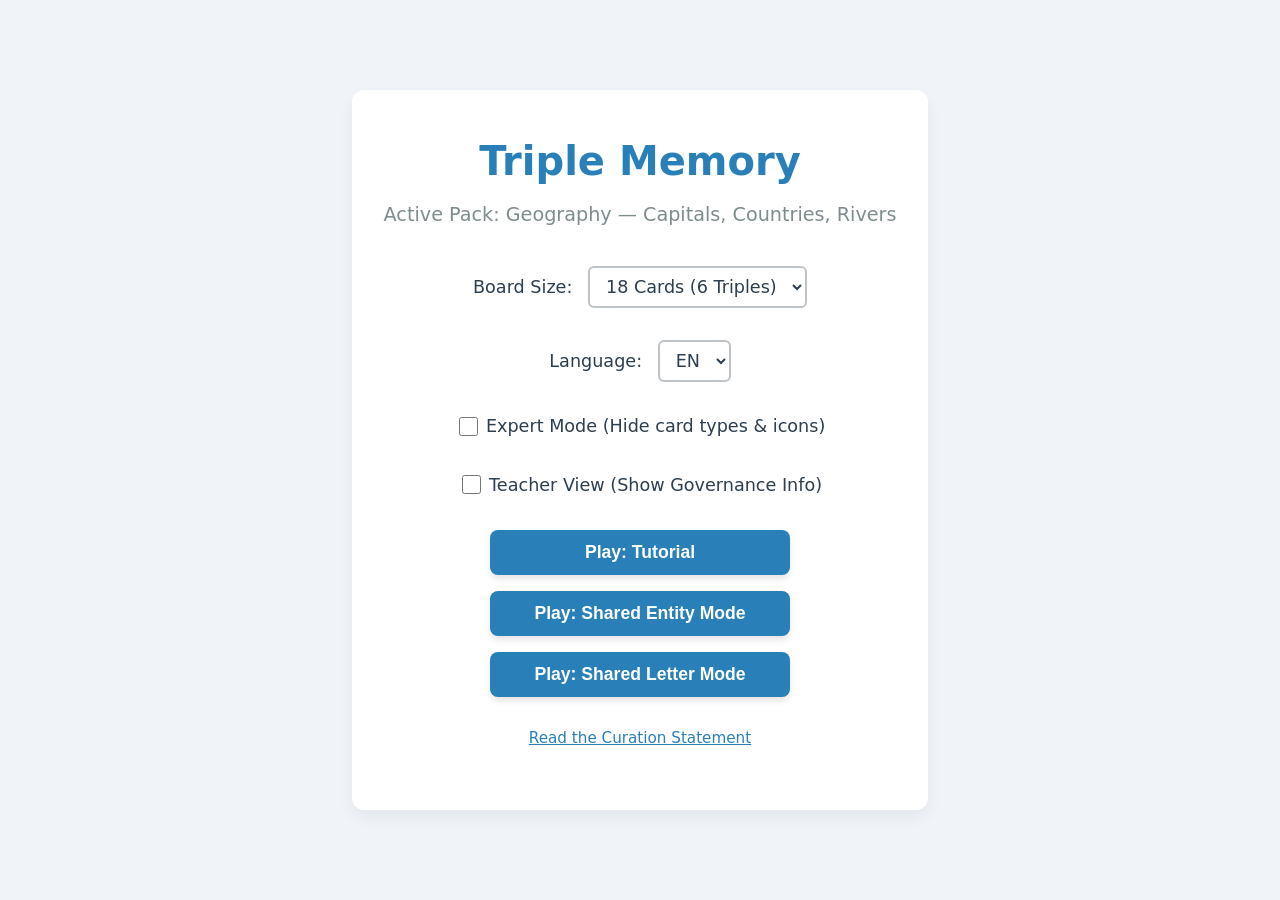
==== engine/index.html @ 938c5abf "Fix engine inconsistencies and align geography pack" ====
<!DOCTYPE html>
<html lang="en">
<head>
    <meta charset="UTF-8">
    <meta name="viewport" content="width=device-width, initial-scale=1.0">
    <title>Triple Memory</title>
    <link rel="stylesheet" href="style.css">
</head>
<body>
    <main id="app"></main>
    <script src="validator.js"></script>
    <script src="app.js"></script>
</body>
</html>
---- engine/style.css ----
/* Triple Memory Engine Styles */

:root {
    --bg-color: #f0f4f8;
    --text-color: #2c3e50;
    --card-bg: #ffffff;
    --card-back-bg: #34495e;
    --card-border: #bdc3c7;
    --primary-color: #2980b9;
    --success-color: #27ae60;
    --focus-color: #f39c12;
    --focus-outline: 3px solid var(--focus-color);
}

body {
    margin: 0;
    font-family: system-ui, -apple-system, sans-serif;
    background-color: var(--bg-color);
    color: var(--text-color);
    display: flex;
    justify-content: center;
    align-items: center;
    min-height: 100vh;
}

.screen {
    width: 100%;
    max-width: 1000px;
    padding: 20px;
    box-sizing: border-box;
    text-align: center;
}

/* Header */
header {
    display: flex;
    justify-content: space-between;
    align-items: center;
    margin-bottom: 2rem;
    padding-bottom: 1rem;
    border-bottom: 2px solid var(--card-border);
}

header h2 { margin: 0; font-size: 1.5rem; }
.score { font-size: 1.25rem; font-weight: bold; }

/* Board Grid */
.board {
    display: grid;
    grid-template-columns: repeat(2, 1fr);
    gap: 15px;
    perspective: 1000px; /* Essential for 3D flip effect */
}

@media (min-width: 600px) {
    .board { grid-template-columns: repeat(3, 1fr); }
}

@media (min-width: 900px) {
    .board { grid-template-columns: repeat(6, 1fr); }
}

/* Cards */
.card {
    display: block;
    width: 100%;
    aspect-ratio: 3 / 4;
    cursor: pointer;
    position: relative;
    background: transparent;
    border: none;
    padding: 0;
    font: inherit;
    text-align: inherit;
    appearance: none;
}

.card:focus-visible {
    outline: var(--focus-outline);
    border-radius: 8px;
}

.card-inner {
    position: relative;
    width: 100%;
    height: 100%;
    text-align: center;
    transition: transform 0.6s cubic-bezier(0.4, 0.2, 0.2, 1);
    transform-style: preserve-3d;
    border-radius: 8px;
    box-shadow: 0 4px 8px rgba(0,0,0,0.1);
}

/* Flip the inner container when revealed or matched */
.card.revealed .card-inner,
.card.matched .card-inner {
    transform: rotateY(180deg);
}

.card-front, .card-back {
    position: absolute;
    width: 100%;
    height: 100%;
    backface-visibility: hidden;
    border-radius: 8px;
    display: flex;
    flex-direction: column;
    justify-content: center;
    align-items: center;
    padding: 10px;
    box-sizing: border-box;
}

.card-back {
    background-color: var(--card-back-bg);
    color: white;
    font-size: 3rem;
    font-weight: bold;
    border: 2px solid #2c3e50;
}

.card-front {
    background-color: var(--card-bg);
    transform: rotateY(180deg); /* Start the front flipped 180deg so it aligns after rotation */
    border: 2px solid var(--primary-color);
}

.card.matched .card-front {
    border-color: var(--success-color);
    background-color: #e8f8f5;
    opacity: 0.8;
}

.card.selected .card-front {
    border-color: var(--focus-color);
    background-color: #fef9e7;
    box-shadow: 0 0 15px rgba(243, 156, 18, 0.4);
}

.card-icon {
    width: 40px;
    height: 40px;
    margin-bottom: 8px;
    color: var(--primary-color);
    transition: color 0.3s ease;
}

.card-icon svg {
    width: 100%;
    height: 100%;
    display: block;
}

.card.matched .card-icon {
    color: var(--success-color);
}

.card-type {
    font-size: 18px; /* accessibility baseline */
    text-transform: uppercase;
    color: #7f8c8d;
    margin-bottom: 0.5rem;
    font-weight: 600;
}

.card-label {
    font-size: 20px;
    font-weight: bold;
    word-break: break-word;
}

/* Accessibility - Reduced Motion */
@media (prefers-reduced-motion: reduce) {
    .card-inner { transition: none; }
    .match-overlay { animation: none; }
}

/* Post-Match Overlay (Engine §16) */
.match-overlay {
    position: fixed;
    top: 0; left: 0; right: 0; bottom: 0;
    background: rgba(0, 0, 0, 0.85);
    display: flex;
    justify-content: center;
    align-items: center;
    z-index: 100;
    animation: fadeIn 0.3s ease;
    cursor: pointer;
}

.match-overlay-content {
    background: var(--bg-color);
    padding: 2rem;
    border-radius: 12px;
    max-width: 500px;
    width: 90%;
    box-shadow: 0 10px 25px rgba(0,0,0,0.5);
    text-align: left;
}

.match-overlay-content h2 {
    margin-top: 0;
    text-align: center;
    color: var(--success-color);
}

.match-facts {
    display: flex;
    flex-direction: column;
    gap: 1rem;
    margin: 1.5rem 0;
}

.match-fact-item {
    display: flex;
    align-items: center;
    gap: 1rem;
    background: white;
    padding: 1rem;
    border-radius: 8px;
    border-left: 4px solid var(--primary-color);
}

.match-fact-icon {
    width: 32px;
    height: 32px;
    color: var(--primary-color);
    flex-shrink: 0;
}

.match-fact-icon svg {
    width: 100%;
    height: 100%;
    display: block;
}

.match-fact-details strong {
    display: block;
    font-size: 1.1rem;
    color: var(--text-color);
}

.local-label {
    font-weight: normal;
    color: #7f8c8d;
    font-size: 0.95rem;
}

.variant-text {
    margin: 0.25rem 0 0 0;
    font-size: 0.95rem;
    color: #7f8c8d;
}

.fact-text {
    margin: 0.25rem 0 0 0;
    font-size: 0.9rem;
    color: #7f8c8d;
}

.dismiss-hint {
    text-align: center;
    color: #95a5a6;
    font-size: 0.85rem;
    margin-bottom: 0;
}

@keyframes fadeIn {
    from { opacity: 0; }
    to { opacity: 1; }
}

/* Tutorial Elements */
.tutorial-instructions {
    background: var(--card-bg);
    padding: 1.5rem 2rem;
    border-radius: 8px;
    margin-bottom: 2rem;
    box-shadow: 0 4px 6px rgba(0,0,0,0.05);
    border-left: 4px solid var(--primary-color);
}

.tutorial-instructions p {
    font-size: 1.1rem;
    line-height: 1.5;
    margin-top: 0;
}

.tutorial-msg {
    color: #e74c3c;
    font-weight: bold;
    min-height: 1.5rem;
    margin-bottom: 0;
}

/* Global Buttons */
button:not(.card) {
    background-color: var(--primary-color);
    color: white;
    border: none;
    padding: 12px 24px;
    font-size: 1.1rem;
    border-radius: 8px;
    cursor: pointer;
    transition: background-color 0.2s, transform 0.1s, box-shadow 0.2s;
    font-weight: 600;
    box-shadow: 0 4px 6px rgba(0,0,0,0.1);
}
button:not(.card):hover {
    background-color: #217dbb;
    transform: translateY(-2px);
    box-shadow: 0 6px 8px rgba(0,0,0,0.15);
}
button:not(.card):active {
    transform: translateY(0);
    box-shadow: 0 2px 4px rgba(0,0,0,0.1);
}
button:not(.card):focus-visible {
    outline: var(--focus-outline);
    outline-offset: 2px;
}

/* Header Secondary Buttons */
header button:not(.card) {
    background-color: var(--card-back-bg);
    padding: 8px 16px;
    font-size: 1rem;
}
header button:not(.card):hover {
    background-color: #2c3e50;
}

/* Menu, End, and Loading Screens */
.menu, .end, .loading {
    background: var(--card-bg);
    padding: 3rem 2rem;
    border-radius: 12px;
    box-shadow: 0 8px 16px rgba(0,0,0,0.05);
    max-width: 600px;
    margin: 2rem auto;
}

.menu h1, .end h1, .loading h1 {
    font-size: 2.5rem;
    color: var(--primary-color);
    margin-top: 0;
    margin-bottom: 0.5rem;
}

.subtitle {
    font-size: 1.2rem;
    color: #7f8c8d;
    margin-bottom: 2.5rem;
}

.menu-settings {
    margin-bottom: 2rem;
    font-size: 1.1rem;
    color: var(--text-color);
}

.menu-settings select {
    font-size: 1.1rem;
    padding: 8px 12px;
    margin-left: 10px;
    border-radius: 6px;
    border: 2px solid var(--card-border);
    font-family: inherit;
    background-color: white;
    color: var(--text-color);
    cursor: pointer;
}

.menu-settings select:focus-visible {
    outline: var(--focus-outline);
}

.checkbox-setting label {
    display: inline-flex;
    align-items: center;
    cursor: pointer;
}

.checkbox-setting input[type="checkbox"] {
    width: 1.2rem;
    height: 1.2rem;
    margin-right: 0.5rem;
    cursor: pointer;
}

/* Teacher View Panel */
.teacher-view-panel {
    background: #f8f9fa;
    border: 1px solid var(--card-border);
    border-radius: 8px;
    padding: 1.5rem;
    margin-bottom: 2rem;
    text-align: left;
    font-size: 0.95rem;
}
.teacher-view-panel h3 {
    margin-top: 0;
    color: var(--primary-color);
    font-size: 1.2rem;
}
.governance-table-container {
    max-height: 250px;
    overflow-y: auto;
    margin-top: 1rem;
    border: 1px solid var(--card-border);
    border-radius: 4px;
}
.governance-table {
    width: 100%;
    border-collapse: collapse;
}
.governance-table th, .governance-table td {
    padding: 8px 12px;
    border-bottom: 1px solid var(--card-border);
    text-align: left;
}
.governance-table th {
    background: var(--card-back-bg);
    color: white;
    position: sticky;
    top: 0;
}
.governance-table code {
    background: #e9ecef;
    padding: 2px 6px;
    border-radius: 4px;
    font-size: 0.85em;
}

.menu-actions {
    display: flex;
    flex-direction: column;
    gap: 1rem;
    max-width: 300px;
    margin: 0 auto;
}

.menu-footer {
    margin-top: 2rem;
    font-size: 0.95rem;
    color: #7f8c8d;
}

.menu-footer a {
    color: var(--primary-color);
}

.menu-footer a:focus-visible {
    outline: var(--focus-outline);
    outline-offset: 2px;
    border-radius: 4px;
}
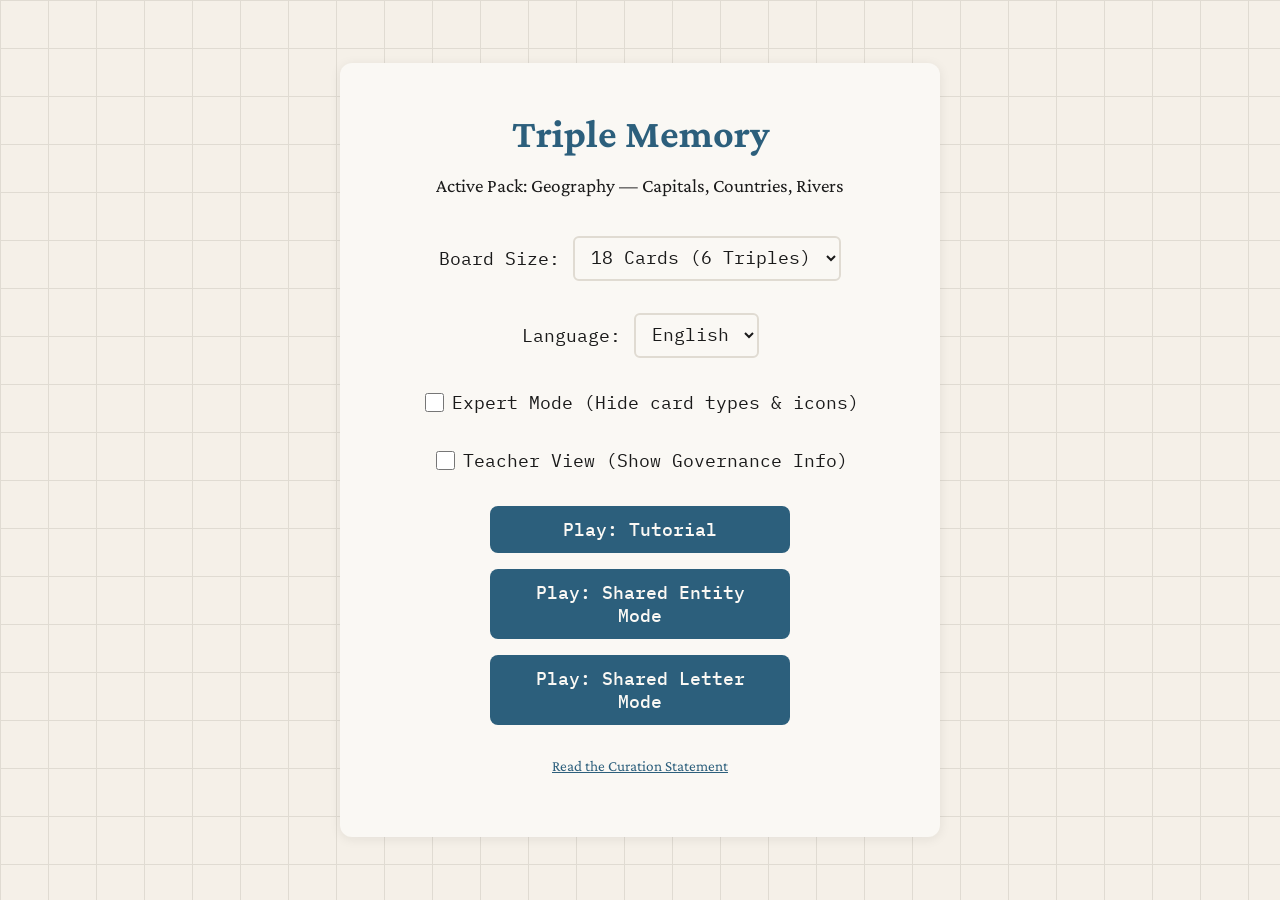
==== commit 6698ca97: "Apply CD rules and localized card types" ====
--- a/engine/index.html
+++ b/engine/index.html
@@ -4,6 +4,7 @@
     <meta charset="UTF-8">
     <meta name="viewport" content="width=device-width, initial-scale=1.0">
     <title>Triple Memory</title>
+    <link rel="stylesheet" href="../assets/cd/tokens.css">
     <link rel="stylesheet" href="style.css">
 </head>
 <body>
--- a/assets/cd/tokens.css
+++ b/assets/cd/tokens.css
@@ -0,0 +1,45 @@
+/*
+ * T(h)reehouse +EC — Design Tokens
+ * Source: https://github.com/threehouse-plus-ec/cd-rules/blob/main/tokens.css
+ * Licence: MIT
+ *
+ * Permission is hereby granted, free of charge, to any person obtaining
+ * a copy of this software and associated documentation files, to deal
+ * in the Software without restriction, including without limitation the
+ * rights to use, copy, modify, merge, publish, distribute, sublicense,
+ * and/or sell copies of the Software, subject to the following condition:
+ *
+ * The above copyright notice and this permission notice shall be
+ * included in all copies or substantial portions of the Software.
+ *
+ * THE SOFTWARE IS PROVIDED "AS IS", WITHOUT WARRANTY OF ANY KIND.
+ */
+
+@import url('https://fonts.googleapis.com/css2?family=IBM+Plex+Mono:wght@300;400;500;600&family=Crimson+Pro:ital,wght@0,300;0,400;0,600;1,300;1,400&display=swap');
+
+:root {
+  /* Primary palette */
+  --ink: #1a1a1a;
+  --sea: #2c5f7c;
+  --signal: #c0392b;
+
+  /* Secondary palette */
+  --stone: #6b6b6b;
+  --parchment: #f5f0e8;
+  --grid: #e0dbd2;
+  --warm-white: #faf8f4;
+
+  /* Typography */
+  --font-mono: 'IBM Plex Mono', monospace;
+  --font-serif: 'Crimson Pro', Georgia, serif;
+
+  /* Layout */
+  --measure: 38rem;
+  --gutter: 1.5rem;
+
+  /* Accessibility */
+  --focus-ring: 2px solid var(--sea);
+  --focus-offset: 2px;
+  --min-target: 2.75rem;          /* 44px — WCAG 2.5.5 AAA touch target  */
+  --min-target-aa: 1.5rem;        /* 24px — WCAG 2.5.8 AA touch target   */
+}
--- a/engine/style.css
+++ b/engine/style.css
@@ -1,26 +1,38 @@
 /* Triple Memory Engine Styles */
 
 :root {
-    --bg-color: #f0f4f8;
-    --text-color: #2c3e50;
-    --card-bg: #ffffff;
-    --card-back-bg: #34495e;
-    --card-border: #bdc3c7;
-    --primary-color: #2980b9;
-    --success-color: #27ae60;
-    --focus-color: #f39c12;
-    --focus-outline: 3px solid var(--focus-color);
+    --bg-color: var(--parchment);
+    --text-color: var(--ink);
+    --card-bg: var(--warm-white);
+    --card-back-bg: var(--parchment);
+    --card-border: var(--grid);
+    --primary-color: var(--sea);
+    --success-color: var(--sea);
+    --focus-color: var(--sea);
+    --focus-outline: var(--focus-ring);
 }
 
 body {
     margin: 0;
-    font-family: system-ui, -apple-system, sans-serif;
+    font-family: var(--font-serif);
     background-color: var(--bg-color);
     color: var(--text-color);
     display: flex;
     justify-content: center;
+    align-items: stretch;
+    min-height: 100vh;
+    background-image:
+        linear-gradient(var(--grid) 1px, transparent 1px),
+        linear-gradient(90deg, var(--grid) 1px, transparent 1px);
+    background-size: 3rem 3rem;
+}
+
+#app {
+    width: 100%;
+    min-height: 100vh;
+    display: flex;
+    justify-content: center;
     align-items: center;
-    min-height: 100vh;
 }
 
 .screen {
@@ -31,39 +43,65 @@
     text-align: center;
 }
 
+.screen.playing,
+.screen.tutorial {
+    max-width: none;
+    min-height: 100svh;
+    display: flex;
+    flex-direction: column;
+    justify-content: flex-start;
+    padding: clamp(8px, 1.6vmin, 20px);
+}
+
 /* Header */
 header {
     display: flex;
     justify-content: space-between;
     align-items: center;
-    margin-bottom: 2rem;
-    padding-bottom: 1rem;
+    flex-wrap: wrap;
+    gap: clamp(0.5rem, 1.4vmin, 1rem);
+    margin-bottom: clamp(0.6rem, 1.8vmin, 2rem);
+    padding-bottom: clamp(0.5rem, 1.2vmin, 1rem);
     border-bottom: 2px solid var(--card-border);
 }
 
-header h2 { margin: 0; font-size: 1.5rem; }
-.score { font-size: 1.25rem; font-weight: bold; }
+header h2 { margin: 0; font-size: clamp(1.1rem, 2vmin, 1.5rem); }
+header h2,
+.score {
+    font-family: var(--font-mono);
+}
+
+.score { font-size: clamp(1rem, 1.8vmin, 1.25rem); font-weight: 500; }
+
+.mode-note {
+    margin: 0.25rem 0 0;
+    color: var(--ink);
+    font-family: var(--font-mono);
+    font-size: clamp(0.85rem, 1.45vmin, 1rem);
+}
 
 /* Board Grid */
 .board {
     display: grid;
-    grid-template-columns: repeat(2, 1fr);
-    gap: 15px;
+    grid-template-columns: repeat(var(--card-columns, 3), var(--card-width, 160px));
+    justify-content: center;
+    align-content: center;
+    gap: var(--board-gap, 15px);
+    width: fit-content;
+    max-width: 100%;
+    margin: 0 auto;
     perspective: 1000px; /* Essential for 3D flip effect */
 }
 
-@media (min-width: 600px) {
-    .board { grid-template-columns: repeat(3, 1fr); }
-}
-
-@media (min-width: 900px) {
-    .board { grid-template-columns: repeat(6, 1fr); }
+.playing .board,
+.tutorial .board {
+    flex: 1 1 auto;
 }
 
 /* Cards */
 .card {
     display: block;
-    width: 100%;
+    width: var(--card-width, 160px);
     aspect-ratio: 3 / 4;
     cursor: pointer;
     position: relative;
@@ -77,7 +115,7 @@
 
 .card:focus-visible {
     outline: var(--focus-outline);
-    border-radius: 8px;
+    border-radius: var(--card-radius, 8px);
 }
 
 .card-inner {
@@ -87,8 +125,8 @@
     text-align: center;
     transition: transform 0.6s cubic-bezier(0.4, 0.2, 0.2, 1);
     transform-style: preserve-3d;
-    border-radius: 8px;
-    box-shadow: 0 4px 8px rgba(0,0,0,0.1);
+    border-radius: var(--card-radius, 8px);
+    box-shadow: 0 2px 8px color-mix(in srgb, var(--ink) 8%, transparent);
 }
 
 /* Flip the inner container when revealed or matched */
@@ -102,21 +140,27 @@
     width: 100%;
     height: 100%;
     backface-visibility: hidden;
-    border-radius: 8px;
+    border-radius: var(--card-radius, 8px);
     display: flex;
     flex-direction: column;
     justify-content: center;
     align-items: center;
-    padding: 10px;
+    padding: var(--card-padding, 10px);
     box-sizing: border-box;
 }
 
 .card-back {
     background-color: var(--card-back-bg);
-    color: white;
-    font-size: 3rem;
+    color: var(--ink);
+    font-size: var(--card-back-size, 3rem);
     font-weight: bold;
-    border: 2px solid #2c3e50;
+    border: 2px solid var(--ink);
+}
+
+.card-back-emblem {
+    width: var(--card-icon-size, 40px);
+    height: var(--card-icon-size, 40px);
+    display: block;
 }
 
 .card-front {
@@ -127,20 +171,20 @@
 
 .card.matched .card-front {
     border-color: var(--success-color);
-    background-color: #e8f8f5;
+    background-color: var(--warm-white);
     opacity: 0.8;
 }
 
 .card.selected .card-front {
     border-color: var(--focus-color);
-    background-color: #fef9e7;
-    box-shadow: 0 0 15px rgba(243, 156, 18, 0.4);
+    background-color: var(--warm-white);
+    box-shadow: 0 0 0 3px color-mix(in srgb, var(--sea) 18%, transparent);
 }
 
 .card-icon {
-    width: 40px;
-    height: 40px;
-    margin-bottom: 8px;
+    width: var(--card-icon-size, 40px);
+    height: var(--card-icon-size, 40px);
+    margin-bottom: var(--card-inner-gap, 8px);
     color: var(--primary-color);
     transition: color 0.3s ease;
 }
@@ -156,17 +200,21 @@
 }
 
 .card-type {
-    font-size: 18px; /* accessibility baseline */
-    text-transform: uppercase;
-    color: #7f8c8d;
-    margin-bottom: 0.5rem;
-    font-weight: 600;
+    font-size: var(--card-type-size, 18px);
+    line-height: 1.05;
+    color: var(--sea);
+    font-family: var(--font-mono);
+    margin-bottom: var(--card-inner-gap, 0.5rem);
+    font-weight: 500;
 }
 
 .card-label {
-    font-size: 20px;
+    font-family: var(--font-serif);
+    font-size: var(--card-label-size, 20px);
+    line-height: 1.08;
     font-weight: bold;
-    word-break: break-word;
+    overflow-wrap: anywhere;
+    hyphens: auto;
 }
 
 /* Accessibility - Reduced Motion */
@@ -179,7 +227,7 @@
 .match-overlay {
     position: fixed;
     top: 0; left: 0; right: 0; bottom: 0;
-    background: rgba(0, 0, 0, 0.85);
+    background: color-mix(in srgb, var(--ink) 85%, transparent);
     display: flex;
     justify-content: center;
     align-items: center;
@@ -194,7 +242,7 @@
     border-radius: 12px;
     max-width: 500px;
     width: 90%;
-    box-shadow: 0 10px 25px rgba(0,0,0,0.5);
+    box-shadow: 0 10px 25px color-mix(in srgb, var(--ink) 25%, transparent);
     text-align: left;
 }
 
@@ -215,7 +263,7 @@
     display: flex;
     align-items: center;
     gap: 1rem;
-    background: white;
+    background: var(--warm-white);
     padding: 1rem;
     border-radius: 8px;
     border-left: 4px solid var(--primary-color);
@@ -242,25 +290,25 @@
 
 .local-label {
     font-weight: normal;
-    color: #7f8c8d;
+    color: var(--ink);
     font-size: 0.95rem;
 }
 
 .variant-text {
     margin: 0.25rem 0 0 0;
     font-size: 0.95rem;
-    color: #7f8c8d;
+    color: var(--ink);
 }
 
 .fact-text {
     margin: 0.25rem 0 0 0;
     font-size: 0.9rem;
-    color: #7f8c8d;
+    color: var(--ink);
 }
 
 .dismiss-hint {
     text-align: center;
-    color: #95a5a6;
+    color: var(--ink);
     font-size: 0.85rem;
     margin-bottom: 0;
 }
@@ -273,21 +321,21 @@
 /* Tutorial Elements */
 .tutorial-instructions {
     background: var(--card-bg);
-    padding: 1.5rem 2rem;
+    padding: clamp(0.9rem, 2vmin, 1.5rem) clamp(1rem, 3vmin, 2rem);
     border-radius: 8px;
-    margin-bottom: 2rem;
-    box-shadow: 0 4px 6px rgba(0,0,0,0.05);
+    margin-bottom: clamp(0.75rem, 1.8vmin, 2rem);
+    box-shadow: 0 2px 8px color-mix(in srgb, var(--ink) 8%, transparent);
     border-left: 4px solid var(--primary-color);
 }
 
 .tutorial-instructions p {
-    font-size: 1.1rem;
+    font-size: clamp(1rem, 1.8vmin, 1.1rem);
     line-height: 1.5;
     margin-top: 0;
 }
 
 .tutorial-msg {
-    color: #e74c3c;
+    color: var(--signal);
     font-weight: bold;
     min-height: 1.5rem;
     margin-bottom: 0;
@@ -296,24 +344,23 @@
 /* Global Buttons */
 button:not(.card) {
     background-color: var(--primary-color);
-    color: white;
+    color: var(--warm-white);
     border: none;
     padding: 12px 24px;
     font-size: 1.1rem;
     border-radius: 8px;
     cursor: pointer;
     transition: background-color 0.2s, transform 0.1s, box-shadow 0.2s;
-    font-weight: 600;
-    box-shadow: 0 4px 6px rgba(0,0,0,0.1);
+    font-family: var(--font-mono);
+    font-weight: 500;
+    box-shadow: none;
 }
 button:not(.card):hover {
-    background-color: #217dbb;
+    background-color: var(--ink);
     transform: translateY(-2px);
-    box-shadow: 0 6px 8px rgba(0,0,0,0.15);
 }
 button:not(.card):active {
     transform: translateY(0);
-    box-shadow: 0 2px 4px rgba(0,0,0,0.1);
 }
 button:not(.card):focus-visible {
     outline: var(--focus-outline);
@@ -322,12 +369,12 @@
 
 /* Header Secondary Buttons */
 header button:not(.card) {
-    background-color: var(--card-back-bg);
+    background-color: var(--ink);
     padding: 8px 16px;
     font-size: 1rem;
 }
 header button:not(.card):hover {
-    background-color: #2c3e50;
+    background-color: var(--sea);
 }
 
 /* Menu, End, and Loading Screens */
@@ -335,12 +382,13 @@
     background: var(--card-bg);
     padding: 3rem 2rem;
     border-radius: 12px;
-    box-shadow: 0 8px 16px rgba(0,0,0,0.05);
+    box-shadow: 0 2px 12px color-mix(in srgb, var(--ink) 8%, transparent);
     max-width: 600px;
     margin: 2rem auto;
 }
 
 .menu h1, .end h1, .loading h1 {
+    font-family: var(--font-serif);
     font-size: 2.5rem;
     color: var(--primary-color);
     margin-top: 0;
@@ -349,7 +397,7 @@
 
 .subtitle {
     font-size: 1.2rem;
-    color: #7f8c8d;
+    color: var(--ink);
     margin-bottom: 2.5rem;
 }
 
@@ -357,6 +405,19 @@
     margin-bottom: 2rem;
     font-size: 1.1rem;
     color: var(--text-color);
+}
+
+.menu-settings label {
+    font-family: var(--font-mono);
+}
+
+.language-note {
+    max-width: 420px;
+    margin: 0.75rem auto 0;
+    color: var(--ink);
+    font-family: var(--font-mono);
+    font-size: 0.95rem;
+    line-height: 1.4;
 }
 
 .menu-settings select {
@@ -365,8 +426,8 @@
     margin-left: 10px;
     border-radius: 6px;
     border: 2px solid var(--card-border);
-    font-family: inherit;
-    background-color: white;
+    font-family: var(--font-mono);
+    background-color: var(--warm-white);
     color: var(--text-color);
     cursor: pointer;
 }
@@ -390,7 +451,7 @@
 
 /* Teacher View Panel */
 .teacher-view-panel {
-    background: #f8f9fa;
+    background: var(--warm-white);
     border: 1px solid var(--card-border);
     border-radius: 8px;
     padding: 1.5rem;
@@ -420,13 +481,13 @@
     text-align: left;
 }
 .governance-table th {
-    background: var(--card-back-bg);
-    color: white;
+    background: transparent;
+    color: var(--ink);
     position: sticky;
     top: 0;
 }
 .governance-table code {
-    background: #e9ecef;
+    background: var(--parchment);
     padding: 2px 6px;
     border-radius: 4px;
     font-size: 0.85em;
@@ -443,7 +504,7 @@
 .menu-footer {
     margin-top: 2rem;
     font-size: 0.95rem;
-    color: #7f8c8d;
+    color: var(--ink);
 }
 
 .menu-footer a {
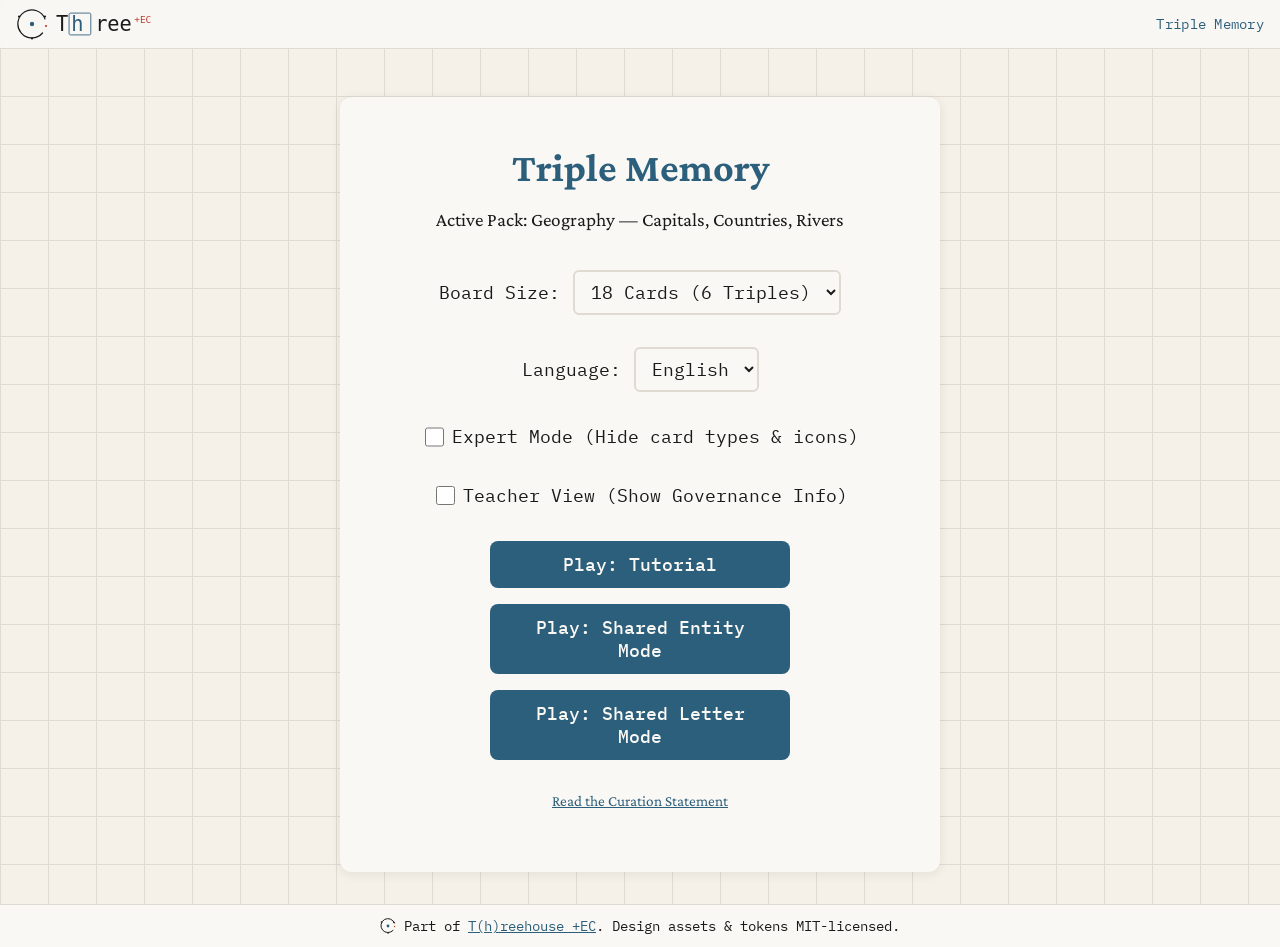
==== commit 24730b1f: "Pull in CD assets; add site header, colophon, favicon, skip link The T(h)reehouse +EC CD blueprint (" ====
--- a/engine/index.html
+++ b/engine/index.html
@@ -3,12 +3,28 @@
 <head>
     <meta charset="UTF-8">
     <meta name="viewport" content="width=device-width, initial-scale=1.0">
-    <title>Triple Memory</title>
+    <title>Triple Memory — T(h)reehouse +EC</title>
+    <link rel="icon" type="image/svg+xml" href="../assets/cd/emblem-16.svg">
     <link rel="stylesheet" href="../assets/cd/tokens.css">
     <link rel="stylesheet" href="style.css">
 </head>
 <body>
+    <a href="#app" class="skip-link">Skip to content</a>
+    <header class="site-header" role="banner">
+        <a class="site-lockup" href="./" aria-label="T(h)reehouse +EC — Triple Memory">
+            <img class="site-emblem" src="../assets/cd/emblem-32.svg" width="32" height="32" alt="">
+            <img class="site-wordmark" src="../assets/cd/wordmark-full.svg" alt="T(h)ree +EC">
+        </a>
+        <span class="site-product" aria-hidden="true">Triple Memory</span>
+    </header>
     <main id="app"></main>
+    <footer class="site-colophon" role="contentinfo">
+        <img class="colophon-emblem" src="../assets/cd/emblem-16.svg" width="16" height="16" alt="">
+        <span class="colophon-text">
+            Part of <a href="https://github.com/threehouse-plus-ec/cd-rules" target="_blank" rel="noopener">T(h)reehouse +EC</a>.
+            Design assets &amp; tokens MIT-licensed.
+        </span>
+    </footer>
     <script src="validator.js"></script>
     <script src="app.js"></script>
 </body>
--- a/engine/style.css
+++ b/engine/style.css
@@ -10,6 +10,10 @@
     --success-color: var(--sea);
     --focus-color: var(--sea);
     --focus-outline: var(--focus-ring);
+    /* Board felt — sits behind cards during play to lift card/background contrast
+       well above the near-tie parchment/warm-white pairing. */
+    --board-felt: #2a4a5c;
+    --match-color: var(--sea);
 }
 
 body {
@@ -18,8 +22,7 @@
     background-color: var(--bg-color);
     color: var(--text-color);
     display: flex;
-    justify-content: center;
-    align-items: stretch;
+    flex-direction: column;
     min-height: 100vh;
     background-image:
         linear-gradient(var(--grid) 1px, transparent 1px),
@@ -29,10 +32,107 @@
 
 #app {
     width: 100%;
-    min-height: 100vh;
+    flex: 1 1 auto;
     display: flex;
     justify-content: center;
     align-items: center;
+}
+
+/* CD §12A.6 — skip link is the first focusable element on the page. */
+.skip-link {
+    position: absolute;
+    top: -100%;
+    left: 0;
+    padding: 0.75rem 1.5rem;
+    background: var(--ink);
+    color: var(--parchment);
+    font-family: var(--font-mono);
+    font-size: 0.85rem;
+    text-decoration: none;
+    z-index: 1000;
+}
+.skip-link:focus {
+    top: 0;
+}
+
+/* CD §10 Site header — Level 1 emblem (32px) + B-full wordmark, sticky.
+   Visible on every game page so identity and provenance remain attached to the product. */
+.site-header {
+    position: sticky;
+    top: 0;
+    z-index: 50;
+    display: flex;
+    align-items: center;
+    gap: 1rem;
+    padding: 0.5rem 1rem;
+    background: color-mix(in srgb, var(--warm-white) 90%, transparent);
+    backdrop-filter: blur(6px);
+    -webkit-backdrop-filter: blur(6px);
+    border-bottom: 1px solid var(--grid);
+}
+.site-lockup {
+    display: inline-flex;
+    align-items: center;
+    gap: 0.5rem; /* CD L2: header gap 0.5rem */
+    text-decoration: none;
+    color: var(--ink);
+}
+.site-emblem {
+    width: 32px;
+    height: 32px;
+    display: block;
+}
+.site-wordmark {
+    height: 32px;
+    width: auto;
+    display: block;
+}
+.site-product {
+    margin-left: auto;
+    font-family: var(--font-mono);
+    font-size: 0.85rem;
+    color: var(--sea);
+    letter-spacing: 0.02em;
+}
+.site-lockup:focus-visible {
+    outline: var(--focus-outline);
+    outline-offset: 2px;
+    border-radius: 2px;
+}
+
+/* CD §10 Colophon footer — Level 1 emblem + identity + metadata, always in --ink (CF1/CF3). */
+.site-colophon {
+    display: flex;
+    align-items: center;
+    justify-content: center;
+    gap: 0.5rem;
+    padding: 0.75rem 1rem;
+    background: var(--warm-white);
+    border-top: 1px solid var(--grid);
+    font-family: var(--font-mono);
+    font-size: 0.85rem;
+    color: var(--ink);
+}
+.site-colophon a {
+    color: var(--sea);
+    text-decoration: underline;
+}
+.site-colophon a:focus-visible {
+    outline: var(--focus-outline);
+    outline-offset: 2px;
+}
+.colophon-emblem {
+    width: 16px;
+    height: 16px;
+    display: block;
+}
+
+@media (max-width: 480px) {
+    .site-header { padding: 0.4rem 0.75rem; gap: 0.6rem; }
+    .site-wordmark { height: 26px; }
+    .site-emblem { width: 26px; height: 26px; }
+    .site-product { font-size: 0.75rem; }
+    .site-colophon { font-size: 0.75rem; padding: 0.5rem 0.75rem; }
 }
 
 .screen {
@@ -46,7 +146,8 @@
 .screen.playing,
 .screen.tutorial {
     max-width: none;
-    min-height: 100svh;
+    min-height: 100%;
+    width: 100%;
     display: flex;
     flex-direction: column;
     justify-content: flex-start;
@@ -65,19 +166,74 @@
     border-bottom: 2px solid var(--card-border);
 }
 
-header h2 { margin: 0; font-size: clamp(1.1rem, 2vmin, 1.5rem); }
+header h2 { margin: 0; font-size: clamp(1.125rem, 2vmin, 1.5rem); }
 header h2,
 .score {
     font-family: var(--font-mono);
 }
 
-.score { font-size: clamp(1rem, 1.8vmin, 1.25rem); font-weight: 500; }
+.score { font-size: clamp(1.125rem, 1.8vmin, 1.25rem); font-weight: 500; }
 
 .mode-note {
     margin: 0.25rem 0 0;
     color: var(--ink);
     font-family: var(--font-mono);
-    font-size: clamp(0.85rem, 1.45vmin, 1rem);
+    font-size: clamp(1.125rem, 1.45vmin, 1.25rem);
+}
+
+.complete-banner {
+    margin: 0;
+    color: var(--primary-color);
+    font-family: var(--font-serif);
+    font-size: clamp(1.25rem, 2.2vmin, 1.7rem);
+}
+
+.complete-actions {
+    display: flex;
+    flex-wrap: wrap;
+    gap: 0.5rem;
+}
+
+/* Legend — shows the mapping from icon to card type once,
+   so cards can drop the type label and just show icon + name. */
+.legend {
+    display: flex;
+    flex-wrap: wrap;
+    justify-content: center;
+    gap: clamp(0.75rem, 2vmin, 2rem);
+    margin: 0 auto clamp(0.5rem, 1.5vmin, 1rem);
+    padding: clamp(0.5rem, 1.2vmin, 0.75rem) clamp(0.75rem, 2vmin, 1.25rem);
+    background: var(--card-bg);
+    border-radius: 999px;
+    box-shadow: 0 1px 4px color-mix(in srgb, var(--ink) 10%, transparent);
+    font-family: var(--font-mono);
+    font-size: clamp(0.95rem, 1.6vmin, 1.05rem);
+}
+
+.legend-item {
+    display: inline-flex;
+    align-items: center;
+    gap: 0.5rem;
+    color: var(--ink);
+}
+
+.legend-icon {
+    width: 1.4em;
+    height: 1.4em;
+    color: var(--sea);
+    display: inline-flex;
+    align-items: center;
+    justify-content: center;
+}
+
+.legend-icon svg {
+    width: 100%;
+    height: 100%;
+    display: block;
+}
+
+@media (max-width: 480px) {
+    .legend { font-size: 0.875rem; }
 }
 
 /* Board Grid */
@@ -90,6 +246,10 @@
     width: fit-content;
     max-width: 100%;
     margin: 0 auto;
+    padding: clamp(0.75rem, 2vmin, 1.5rem);
+    background-color: var(--board-felt);
+    border-radius: 14px;
+    box-shadow: inset 0 1px 3px color-mix(in srgb, var(--ink) 25%, transparent);
     perspective: 1000px; /* Essential for 3D flip effect */
 }
 
@@ -102,7 +262,7 @@
 .card {
     display: block;
     width: var(--card-width, 160px);
-    aspect-ratio: 3 / 4;
+    aspect-ratio: 1 / 1;
     cursor: pointer;
     position: relative;
     background: transparent;
@@ -111,11 +271,20 @@
     font: inherit;
     text-align: inherit;
     appearance: none;
+    transition: transform 0.25s cubic-bezier(0.4, 0.2, 0.2, 1);
 }
 
 .card:focus-visible {
     outline: var(--focus-outline);
     border-radius: var(--card-radius, 8px);
+}
+
+/* Active-pick cue: cards revealed during the current attempt (but not yet
+   matched) lift forward. Tutorial step 2/3 uses .selected for the same cue. */
+.screen.playing .card.revealed:not(.matched),
+.screen.tutorial .card.selected {
+    transform: translateY(-6px) scale(1.04);
+    z-index: 2;
 }
 
 .card-inner {
@@ -166,19 +335,25 @@
 .card-front {
     background-color: var(--card-bg);
     transform: rotateY(180deg); /* Start the front flipped 180deg so it aligns after rotation */
-    border: 2px solid var(--primary-color);
+    border: 3px solid var(--primary-color);
 }
 
 .card.matched .card-front {
-    border-color: var(--success-color);
-    background-color: var(--warm-white);
-    opacity: 0.8;
+    border-color: var(--match-color);
+    background-color: color-mix(in srgb, var(--match-color) 10%, var(--card-bg));
+    box-shadow: 0 0 0 3px color-mix(in srgb, var(--match-color) 35%, transparent);
+    opacity: 1;
+}
+
+.card.matched .card-icon,
+.card.matched .card-label {
+    color: var(--match-color);
 }
 
 .card.selected .card-front {
     border-color: var(--focus-color);
     background-color: var(--warm-white);
-    box-shadow: 0 0 0 3px color-mix(in srgb, var(--sea) 18%, transparent);
+    box-shadow: 0 0 0 3px color-mix(in srgb, var(--sea) 25%, transparent);
 }
 
 .card-icon {
@@ -219,8 +394,31 @@
 
 /* Accessibility - Reduced Motion */
 @media (prefers-reduced-motion: reduce) {
+    .card { transition: none; }
     .card-inner { transition: none; }
     .match-overlay { animation: none; }
+    .screen.playing .card.revealed:not(.matched),
+    .screen.tutorial .card.selected {
+        transform: none;
+        outline: 3px solid var(--focus-color);
+        outline-offset: 2px;
+    }
+}
+
+/* Small-viewport text relaxation: the §18 18px gameplay-text floor
+   applies at desktop/tablet default zoom. On phones (< 480px) cards
+   and chrome become too cramped at 18px, so gameplay text is allowed
+   to drop to 14px here. Card text floors are handled in scaleBoard(). */
+@media (max-width: 480px) {
+    header h2,
+    .score,
+    .mode-note,
+    .tutorial-instructions p,
+    .fact-text,
+    .variant-text,
+    .dismiss-hint {
+        font-size: 0.875rem;
+    }
 }
 
 /* Post-Match Overlay (Engine §16) */
@@ -296,20 +494,29 @@
 
 .variant-text {
     margin: 0.25rem 0 0 0;
-    font-size: 0.95rem;
+    font-size: 1.125rem;
     color: var(--ink);
 }
 
 .fact-text {
     margin: 0.25rem 0 0 0;
-    font-size: 0.9rem;
-    color: var(--ink);
+    font-size: 1.125rem;
+    color: var(--ink);
+}
+
+.native-text {
+    margin: 0.25rem 0 0 0;
+    font-size: 1.35rem;
+    color: var(--ink);
+    font-family: var(--font-serif);
+    line-height: 1.3;
+    unicode-bidi: plaintext;
 }
 
 .dismiss-hint {
     text-align: center;
     color: var(--ink);
-    font-size: 0.85rem;
+    font-size: 1.125rem;
     margin-bottom: 0;
 }
 
@@ -329,7 +536,7 @@
 }
 
 .tutorial-instructions p {
-    font-size: clamp(1rem, 1.8vmin, 1.1rem);
+    font-size: clamp(1.125rem, 1.8vmin, 1.25rem);
     line-height: 1.5;
     margin-top: 0;
 }
@@ -357,10 +564,14 @@
 }
 button:not(.card):hover {
     background-color: var(--ink);
-    transform: translateY(-2px);
-}
-button:not(.card):active {
-    transform: translateY(0);
+}
+@media (prefers-reduced-motion: no-preference) {
+    button:not(.card):hover {
+        transform: translateY(-2px);
+    }
+    button:not(.card):active {
+        transform: translateY(0);
+    }
 }
 button:not(.card):focus-visible {
     outline: var(--focus-outline);
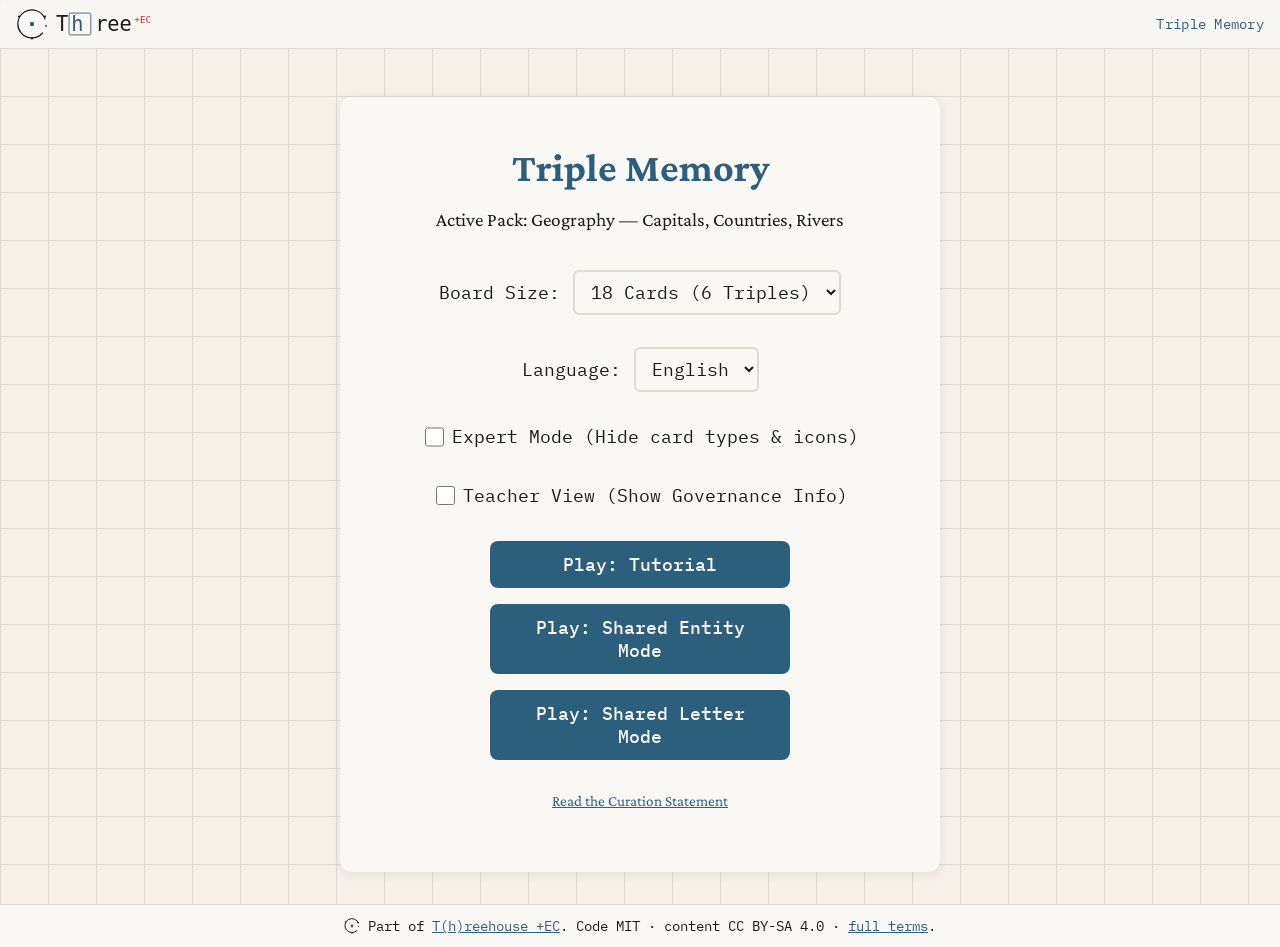
==== commit 9276af85: "Commit licences — split MIT / CC BY-SA 4.0 per CD §0.3 The repo had no licence files and the root RE" ====
--- a/engine/index.html
+++ b/engine/index.html
@@ -22,7 +22,8 @@
         <img class="colophon-emblem" src="../assets/cd/emblem-16.svg" width="16" height="16" alt="">
         <span class="colophon-text">
             Part of <a href="https://github.com/threehouse-plus-ec/cd-rules" target="_blank" rel="noopener">T(h)reehouse +EC</a>.
-            Design assets &amp; tokens MIT-licensed.
+            Code MIT · content CC BY-SA 4.0 ·
+            <a href="../LICENCE" target="_blank" rel="noopener">full terms</a>.
         </span>
     </footer>
     <script src="validator.js"></script>
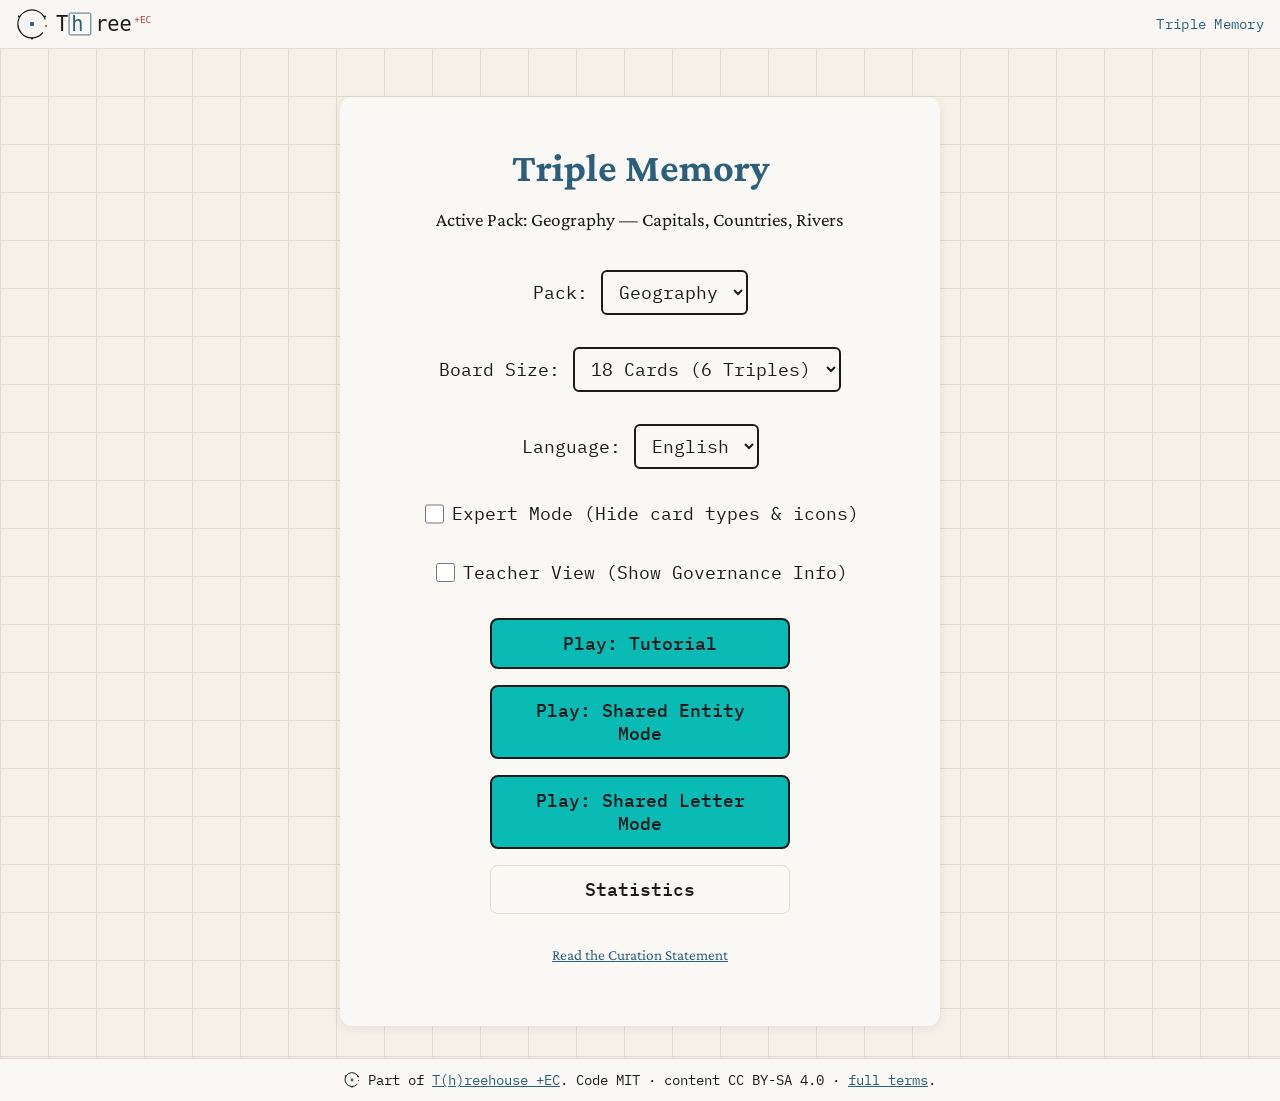
==== commit 538e5eeb: "Record per-game statistics locally with histogram view Adds a localStorage-backed store (engine/stat" ====
--- a/engine/index.html
+++ b/engine/index.html
@@ -27,6 +27,7 @@
         </span>
     </footer>
     <script src="validator.js"></script>
+    <script src="stats.js"></script>
     <script src="app.js"></script>
 </body>
 </html>
--- a/engine/style.css
+++ b/engine/style.css
@@ -5,14 +5,17 @@
     --text-color: var(--ink);
     --card-bg: var(--warm-white);
     --card-back-bg: var(--parchment);
-    --card-border: var(--grid);
+    --card-border: var(--ink);
     --primary-color: var(--sea);
     --success-color: var(--sea);
     --focus-color: var(--sea);
     --focus-outline: var(--focus-ring);
-    /* Board felt — sits behind cards during play to lift card/background contrast
-       well above the near-tie parchment/warm-white pairing. */
-    --board-felt: #2a4a5c;
+    /* Tiffany-style turquoise used for the play surface and primary action
+       buttons. Chosen for a bright, recognisable green-blue that reads well
+       against warm-white cards and ink text (AAA ink/turquoise ~7:1). */
+    --turquoise: #0abab5;
+    --turquoise-deep: #0a6e6a;
+    --board-felt: var(--turquoise);
     --match-color: var(--sea);
 }
 
@@ -172,7 +175,136 @@
     font-family: var(--font-mono);
 }
 
-.score { font-size: clamp(1.125rem, 1.8vmin, 1.25rem); font-weight: 500; }
+.score {
+    font-size: clamp(1.125rem, 1.8vmin, 1.25rem);
+    font-weight: 500;
+    display: inline-flex;
+    flex-wrap: wrap;
+    gap: 0.25rem 1rem;
+    align-items: baseline;
+}
+
+.score-item {
+    white-space: nowrap;
+}
+
+.score-item + .score-item::before {
+    content: '·';
+    color: var(--stone);
+    margin-right: 1rem;
+    margin-left: -0.75rem;
+}
+
+/* Reference targets (perfect, average) are hints, not player-earned metrics.
+   Italic + lighter weight keeps them subordinate without reducing contrast. */
+.score-item-ref {
+    font-style: italic;
+    font-weight: 400;
+}
+
+/* "?" info button beside the scoreboard — opens a short explainer modal.
+   Sized above the 24px WCAG 2.5.8 AA touch target; uses the main button
+   typography system for familiarity. */
+.score-info-button {
+    display: inline-flex;
+    align-items: center;
+    justify-content: center;
+    width: 1.7em;
+    height: 1.7em;
+    min-width: 28px;
+    min-height: 28px;
+    padding: 0;
+    font-size: 1rem;
+    font-family: var(--font-mono);
+    font-weight: 500;
+    border-radius: 999px;
+    border: 2px solid var(--ink);
+    background: var(--warm-white);
+    color: var(--ink);
+    cursor: pointer;
+    line-height: 1;
+    margin-left: 0.25rem;
+}
+.score-info-button:hover {
+    background: var(--turquoise);
+}
+.score-info-button:focus-visible {
+    outline: var(--focus-outline);
+    outline-offset: 2px;
+}
+
+/* Scoring-info overlay — modal explainer. Reuses the match-overlay
+   dismiss semantics (Escape / Enter / Space / click-outside / close). */
+.scoring-info-overlay {
+    position: fixed;
+    top: 0; left: 0; right: 0; bottom: 0;
+    background: color-mix(in srgb, var(--ink) 70%, transparent);
+    display: flex;
+    justify-content: center;
+    align-items: center;
+    z-index: 100;
+    padding: 1rem;
+}
+.scoring-info-content {
+    background: var(--warm-white);
+    border: 1px solid var(--grid);
+    border-radius: 12px;
+    padding: 1.5rem 2rem;
+    max-width: 560px;
+    width: 100%;
+    max-height: 85vh;
+    overflow-y: auto;
+    color: var(--ink);
+    box-shadow: 0 10px 25px color-mix(in srgb, var(--ink) 25%, transparent);
+}
+.scoring-info-content h2 {
+    margin-top: 0;
+    font-family: var(--font-serif);
+    color: var(--primary-color);
+}
+.scoring-info-content p {
+    font-size: 1.05rem;
+    line-height: 1.55;
+    margin: 0.75rem 0;
+}
+.scoring-info-content ul {
+    padding-left: 1.25rem;
+    margin: 0.75rem 0;
+}
+.scoring-info-content li {
+    font-size: 1rem;
+    line-height: 1.5;
+    margin: 0.5rem 0;
+}
+.scoring-info-content strong {
+    color: var(--ink);
+}
+.scoring-info-caveat {
+    background: color-mix(in srgb, var(--signal) 8%, transparent);
+    border-left: 3px solid var(--signal);
+    padding: 0.75rem 1rem;
+    margin: 1rem 0 0.5rem;
+    border-radius: 0 6px 6px 0;
+}
+
+.scoring-info-actions {
+    display: flex;
+    justify-content: flex-end;
+    margin-top: 1rem;
+}
+.scoring-info-content:focus-visible {
+    outline: var(--focus-outline);
+    outline-offset: -4px;
+}
+@media (max-width: 480px) {
+    .scoring-info-content { padding: 1rem 1.25rem; }
+    .scoring-info-content p, .scoring-info-content li { font-size: 0.95rem; }
+}
+
+@media (max-width: 480px) {
+    .score { font-size: 0.875rem; gap: 0.15rem 0.6rem; }
+    .score-item + .score-item::before { margin-right: 0.6rem; margin-left: -0.45rem; }
+}
 
 .mode-note {
     margin: 0.25rem 0 0;
@@ -335,7 +467,7 @@
 .card-front {
     background-color: var(--card-bg);
     transform: rotateY(180deg); /* Start the front flipped 180deg so it aligns after rotation */
-    border: 3px solid var(--primary-color);
+    border: 3px solid var(--card-border);
 }
 
 .card.matched .card-front {
@@ -548,22 +680,23 @@
     margin-bottom: 0;
 }
 
-/* Global Buttons */
+/* Global Buttons — primary action colour is the Tiffany-style turquoise. */
 button:not(.card) {
-    background-color: var(--primary-color);
-    color: var(--warm-white);
-    border: none;
+    background-color: var(--turquoise);
+    color: var(--ink);
+    border: 2px solid var(--ink);
     padding: 12px 24px;
     font-size: 1.1rem;
     border-radius: 8px;
     cursor: pointer;
-    transition: background-color 0.2s, transform 0.1s, box-shadow 0.2s;
+    transition: background-color 0.2s, color 0.2s, transform 0.1s, box-shadow 0.2s;
     font-family: var(--font-mono);
     font-weight: 500;
     box-shadow: none;
 }
 button:not(.card):hover {
-    background-color: var(--ink);
+    background-color: var(--turquoise-deep);
+    color: var(--warm-white);
 }
 @media (prefers-reduced-motion: no-preference) {
     button:not(.card):hover {
@@ -578,14 +711,19 @@
     outline-offset: 2px;
 }
 
-/* Header Secondary Buttons */
+/* Header Secondary Buttons — subordinate quit/skip actions stay on ink
+   so the primary turquoise reads as "go", not "leave". */
 header button:not(.card) {
     background-color: var(--ink);
+    color: var(--warm-white);
+    border-color: var(--ink);
     padding: 8px 16px;
     font-size: 1rem;
 }
 header button:not(.card):hover {
-    background-color: var(--sea);
+    background-color: var(--turquoise-deep);
+    color: var(--warm-white);
+    border-color: var(--turquoise-deep);
 }
 
 /* Menu, End, and Loading Screens */
@@ -727,3 +865,128 @@
     outline-offset: 2px;
     border-radius: 4px;
 }
+
+.menu-actions .menu-secondary {
+    background: transparent;
+    color: var(--ink);
+    border: 1px solid var(--grid);
+}
+
+.screen.stats {
+    text-align: left;
+    max-width: 720px;
+    margin: 0 auto;
+    padding: 20px;
+}
+
+.screen.stats h1 {
+    text-align: center;
+    margin-top: 0;
+}
+
+.stats-privacy {
+    text-align: center;
+    font-size: 0.9rem;
+    color: var(--ink);
+    opacity: 0.75;
+    margin-bottom: 1.25rem;
+}
+
+.stats-filters {
+    display: flex;
+    flex-wrap: wrap;
+    gap: 1rem;
+    justify-content: center;
+    margin-bottom: 1.25rem;
+}
+
+.stats-filters label {
+    display: flex;
+    align-items: center;
+    gap: 0.4rem;
+    font-size: 0.95rem;
+}
+
+.stats-filters select {
+    padding: 0.3rem 0.5rem;
+    border: 1px solid var(--grid);
+    border-radius: 4px;
+    background: var(--bg-color);
+}
+
+.stats-summary {
+    display: flex;
+    flex-wrap: wrap;
+    gap: 0.5rem 1.5rem;
+    justify-content: center;
+    padding: 0.75rem 1rem;
+    background: color-mix(in srgb, var(--signal) 6%, transparent);
+    border-left: 3px solid var(--signal);
+    margin-bottom: 1.5rem;
+    font-size: 0.95rem;
+}
+
+.stats-empty {
+    text-align: center;
+    padding: 2rem 1rem;
+    color: var(--ink);
+    opacity: 0.75;
+}
+
+.stats-hist {
+    margin-bottom: 1.5rem;
+}
+
+.stats-hist h3 {
+    margin-bottom: 0.5rem;
+    font-size: 1rem;
+}
+
+.stats-hist-row {
+    display: grid;
+    grid-template-columns: 5.5rem 1fr 2.5rem;
+    align-items: center;
+    gap: 0.5rem;
+    padding: 2px 0;
+    font-size: 0.85rem;
+}
+
+.stats-hist-label {
+    text-align: right;
+    color: var(--ink);
+    opacity: 0.85;
+    font-variant-numeric: tabular-nums;
+}
+
+.stats-hist-bar-wrap {
+    display: block;
+    height: 12px;
+    background: color-mix(in srgb, var(--grid) 40%, transparent);
+    border-radius: 2px;
+    overflow: hidden;
+}
+
+.stats-hist-bar {
+    display: block;
+    height: 100%;
+    background: var(--signal);
+    min-width: 1px;
+}
+
+.stats-hist-count {
+    text-align: right;
+    font-variant-numeric: tabular-nums;
+}
+
+.stats-actions {
+    flex-direction: row;
+    justify-content: center;
+    flex-wrap: wrap;
+    max-width: none;
+}
+
+.stats-clear {
+    background: transparent;
+    color: var(--signal);
+    border: 1px solid color-mix(in srgb, var(--signal) 60%, transparent);
+}
